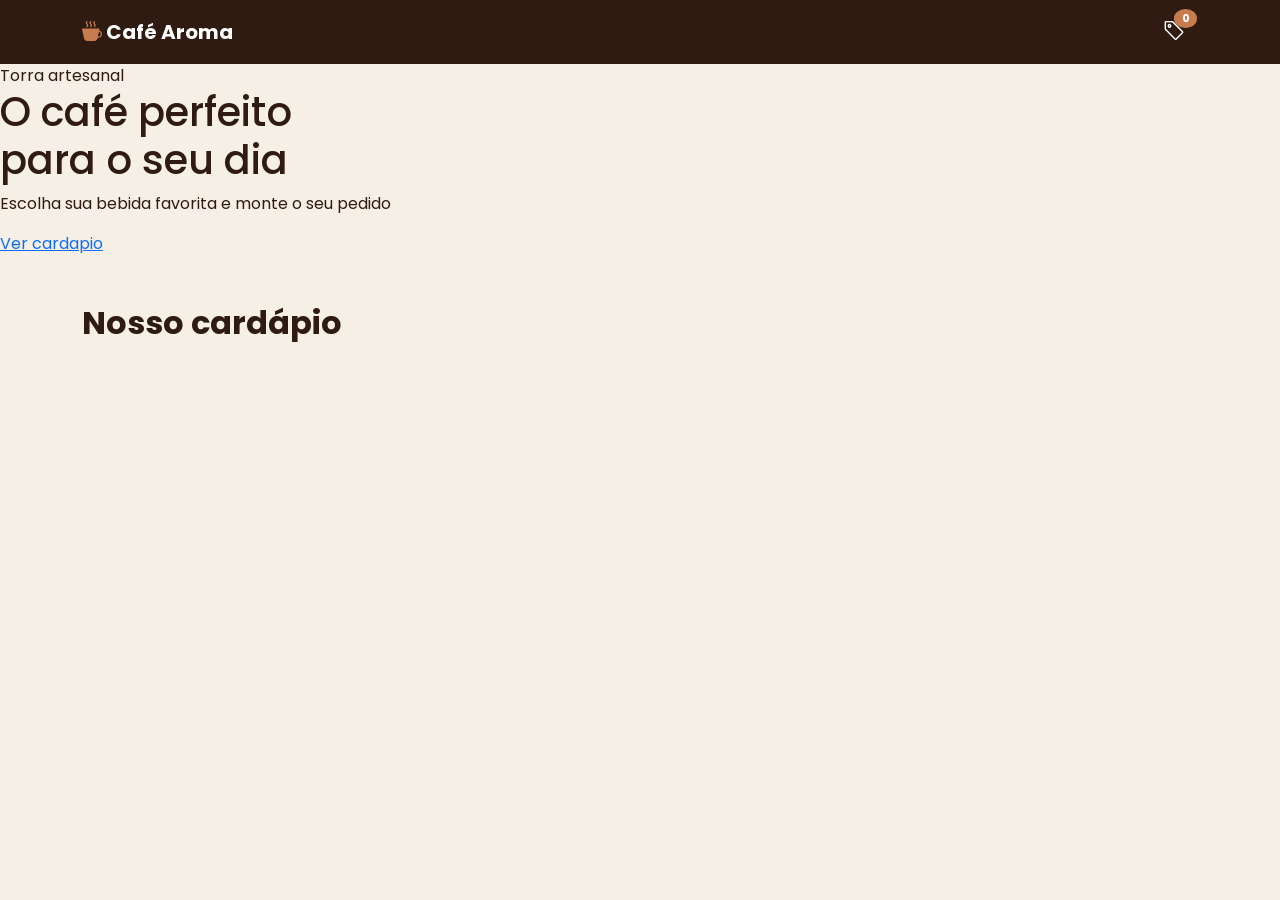
==== Project/Projeto-Café-Aroma/index.html @ bbfb2384 "feat: Projeto café aroma" ====
<!doctype html>
<html lang="en">

<head>
    <!-- Required meta tags -->
    <meta charset="utf-8">
    <meta name="viewport" content="width=device-width, initial-scale=1">

    <!-- Bootstrap CSS -->
    <link href="https://cdn.jsdelivr.net/npm/bootstrap@5.3.3/dist/css/bootstrap.min.css" rel="stylesheet">
    <link href="https://cdn.jsdelivr.net/npm/bootstrap-icons@1.11.3/font/bootstrap-icons.min.css" rel="stylesheet">
    <link href="https://fonts.googleapis.com/css2?family=Poppins:wght@400;500;600;700&display=swap" rel="stylesheet">

    <link rel="stylesheet" href="style.css">
    <title>Cafeteria Aroma</title>
</head>

<body>    
    <nav class="navbar stick-top">
        <div class="container">
            <a href="#" class="navbar-brand" id="#">
                <i class="bi bi-cup-hot-fill"></i> Café Aroma
            </a>
            <button class="btn btn-carrinho" data-bs-toggle="offcanvas"           data-bs-target="#carrinho">
                <i class="bi bi-tag"></i>
                <span id="contador" class="badge">0</span>
            </button>
        </div>
    </nav>




    <header>
        <div>
            <span class="tag">Torra artesanal</span>
            <h1>O café perfeito <br>para o seu dia</h1>
            <p>Escolha sua bebida favorita e monte o seu pedido</p>
            <a href="#cardapio" id="btn btn-cafe">Ver cardapio</a>
        </div>
    </header>

    <main id="cardapio" class="container py-5">
        <h2 class="titulo-secao">Nosso cardápio</h2>
        <div id="lista-produtos" class="row g-4">

            
        </div>

    </main>
    <!-- Optional JavaScript; choose one of the two! -->

    <!-- Option 1: Bootstrap Bundle with Popper -->
    <script src="https://cdn.jsdelivr.net/npm/bootstrap@5.0.2/dist/js/bootstrap.bundle.min.js"
        integrity="sha384-MrcW6ZMFYlzcLA8Nl+NtUVF0sA7MsXsP1UyJoMp4YLEuNSfAP+JcXn/tWtIaxVXM"
        crossorigin="anonymous"></script>

    <!-- Option 2: Separate Popper and Bootstrap JS -->
    <!--
    <script src="https://cdn.jsdelivr.net/npm/@popperjs/core@2.9.2/dist/umd/popper.min.js" integrity="sha384-IQsoLXl5PILFhosVNubq5LC7Qb9DXgDA9i+tQ8Zj3iwWAwPtgFTxbJ8NT4GN1R8p" crossorigin="anonymous"></script>
    <script src="https://cdn.jsdelivr.net/npm/bootstrap@5.0.2/dist/js/bootstrap.min.js" integrity="sha384-cVKIPhGWiC2Al4u+LWgxfKTRIcfu0JTxR+EQDz/bgldoEyl4H0zUF0QKbrJ0EcQF" crossorigin="anonymous"></script>
    -->
</body>

</html>
---- Project/Projeto-Café-Aroma/style.css ----
/* ===== CORES E FONTE ===== */
:root {
    --cafe-escuro: #2f1b12;
    --cafe: #c67c4e;
    --creme: #f5efe6;
    --branco: #ffffff;
}

body {
    font-family: "Poppins", sans-serif;
    background-color: var(--creme);
    color: var(--cafe-escuro);
}

/* ===== NAVBAR ===== */
.navbar {
    background-color: var(--cafe-escuro);
}

.navbar-brand {
    color: var(--branco) !important;
    font-weight: 700;
}

.navbar-brand i {
    color: var(--cafe);
}

.btn-carrinho {
    position: relative;
    color: var(--branco);
    font-size: 1.4rem;
}

.btn-carrinho .badge {
    position: absolute;
    top: 0;
    right: 0;
    background-color: var(--cafe);
    font-size: 0.7rem;
    border-radius: 50%;
}

/* ===== BANNER ===== */
.banner {
    padding: 90px 0;
    color: var(--branco);
    background: linear-gradient(rgba(47, 27, 18, 0.75), rgba(47, 27, 18, 0.75)),
        url("https://images.unsplash.com/photo-1442512595331-e89e73853f31?w=1600&q=80") center / cover;
}

.banner .tag {
    background-color: var(--cafe);
    padding: 4px 14px;
    border-radius: 20px;
    font-size: 0.85rem;
}

.banner h1 {
    font-size: 3rem;
    font-weight: 700;
    margin: 20px 0 10px;
}

/* ===== BOTÃO PADRÃO ===== */
.btn-cafe {
    background-color: var(--cafe);
    color: var(--branco);
    border-radius: 14px;
    padding: 10px 24px;
    font-weight: 600;
}

.btn-cafe:hover {
    background-color: #a8633a;
    color: var(--branco);
}

/* ===== CARDS DO CARDÁPIO ===== */
.titulo-secao {
    font-weight: 700;
    margin-bottom: 24px;
}

.card-cafe {
    background-color: var(--branco);
    border: none;
    border-radius: 20px;
    padding: 12px;
    cursor: pointer;
    transition: transform 0.2s, box-shadow 0.2s;
}

.card-cafe:hover {
    transform: translateY(-6px);
    box-shadow: 0 12px 24px rgba(47, 27, 18, 0.15);
}

.card-cafe img {
    height: 180px;
    object-fit: cover;
    border-radius: 16px;
}

.card-cafe .card-body {
    padding: 12px 4px 4px;
}

.preco {
    font-size: 1.2rem;
    font-weight: 700;
}

.btn-add {
    width: 36px;
    height: 36px;
    border: none;
    border-radius: 10px;
    background-color: var(--cafe);
    color: var(--branco);
    font-size: 1.2rem;
}

/* ===== MODAL ===== */
.modal-content {
    border: none;
    border-radius: 24px;
    overflow: hidden;
}

.modal-img {
    width: 100%;
    height: 260px;
    object-fit: cover;
}

.btn-fechar {
    position: absolute;
    top: 16px;
    right: 16px;
    background-color: var(--branco);
    border-radius: 50%;
    padding: 10px;
}

.modal-footer {
    border-top: none;
}

/* ===== QUANTIDADE (modal e carrinho) ===== */
.quantidade {
    display: flex;
    align-items: center;
    gap: 12px;
    font-weight: 600;
}

.btn-qtd {
    width: 32px;
    height: 32px;
    border: 1px solid #ddd;
    border-radius: 50%;
    background-color: var(--branco);
}

.btn-qtd:hover {
    background-color: var(--cafe);
    color: var(--branco);
}

/* ===== CARRINHO ===== */
.offcanvas {
    background-color: var(--creme);
}

.item-carrinho {
    display: flex;
    align-items: center;
    gap: 12px;
    background-color: var(--branco);
    border-radius: 16px;
    padding: 10px;
    margin-bottom: 12px;
}

.item-carrinho img {
    width: 60px;
    height: 60px;
    object-fit: cover;
    border-radius: 12px;
}

.carrinho-rodape {
    padding: 20px;
    background-color: var(--branco);
}

.aviso {
    font-size: 0.8rem;
    margin-bottom: 12px;
}
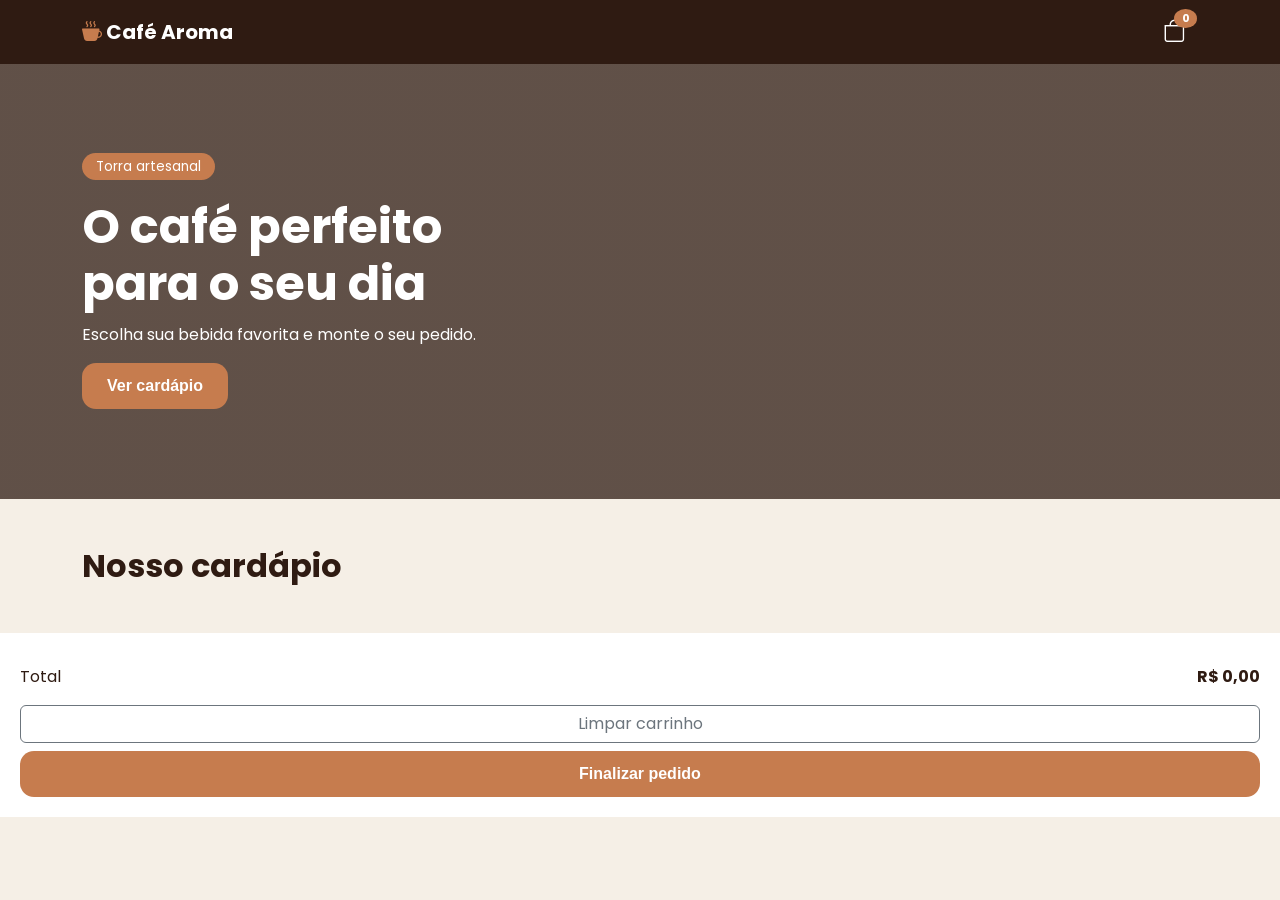
==== commit 1fa75f53: "feat: sincronização do projeto com o do professor" ====
--- a/Project/Projeto-Café-Aroma/index.html
+++ b/Project/Projeto-Café-Aroma/index.html
@@ -1,8 +1,7 @@
 <!doctype html>
-<html lang="en">
+<html lang="pt-br">
 
 <head>
-    <!-- Required meta tags -->
     <meta charset="utf-8">
     <meta name="viewport" content="width=device-width, initial-scale=1">
 
@@ -11,55 +10,96 @@
     <link href="https://cdn.jsdelivr.net/npm/bootstrap-icons@1.11.3/font/bootstrap-icons.min.css" rel="stylesheet">
     <link href="https://fonts.googleapis.com/css2?family=Poppins:wght@400;500;600;700&display=swap" rel="stylesheet">
 
+
     <link rel="stylesheet" href="style.css">
-    <title>Cafeteria Aroma</title>
+    <title>Café Aroma</title>
 </head>
 
-<body>    
-    <nav class="navbar stick-top">
+<body>
+
+    <nav class="navbar sticky-top">
         <div class="container">
-            <a href="#" class="navbar-brand" id="#">
+            <a href="#" class="navbar-brand">
                 <i class="bi bi-cup-hot-fill"></i> Café Aroma
             </a>
-            <button class="btn btn-carrinho" data-bs-toggle="offcanvas"           data-bs-target="#carrinho">
-                <i class="bi bi-tag"></i>
+            <button class="btn btn-carrinho">
+                <i class="bi bi-bag"></i>
                 <span id="contador" class="badge">0</span>
             </button>
         </div>
     </nav>
 
-
-
-
-    <header>
-        <div>
+    <header class="banner">
+        <div class="container">
             <span class="tag">Torra artesanal</span>
-            <h1>O café perfeito <br>para o seu dia</h1>
-            <p>Escolha sua bebida favorita e monte o seu pedido</p>
-            <a href="#cardapio" id="btn btn-cafe">Ver cardapio</a>
+            <h1>O café perfeito<br>para o seu dia</h1>
+            <p>Escolha sua bebida favorita e monte o seu pedido.</p>
+            <a href="#cardapio" class="btn btn-cafe">Ver cardápio</a>
         </div>
     </header>
 
-    <main id="cardapio" class="container py-5">
+    <main class="container py-5">
         <h2 class="titulo-secao">Nosso cardápio</h2>
         <div id="lista-produtos" class="row g-4">
+            <!--Aqui irá vir do JavaScript-->
+        </div>
+    </main>
 
-            
+    <div class="modal fade" id="modalProduto" tabindex="-1">
+        <div class="modal-dialog modal-dialog-centered">
+            <div class="modal-content">
+                <img id="modal-imagem" src="" alt="">
+                <button class="btn-close btn-fechar" data-bs-dismiss="modal"></button>
+
+                <div class="modal-body">
+                    <h3 id="modal-nome"></h3>
+                    <p id="modal-descricao"></p>
+
+                    <div class="d-flex justify-content-between align-items-center">
+                        <span id="modal-preco" class="preco"></span>
+                        <div class="quantidade">
+                            <button id="btn-menos" class="btn-qtd">-</button>
+                            <span id="modal-qtd">1</span>
+                            <button id="btn-mais" class="btn-qtd">+</button>
+                        </div>
+                    </div>
+
+                    <div class="modal-footer">
+                        <button class="btn btn-outline-danger">
+                            <i class="bi bi-trash"></i>
+                        </button>
+                        <button id="btn-adicionar" class="btn btn-cafe flex-grow-1">Adicionar ao carringo</button>
+                    </div>
+                </div>
+            </div>
+        </div>
+    </div>
+
+    <div class="offcanvas offcanvas-end" id="carrinho">
+        <div class="offcanvas-header">
+            <h5><i class="bi bi-bag"></i>Meu carrinho</h5>
+            <button class="btn-close" type="button" data-bs-dismiss="offcanvas"></button>
         </div>
 
-    </main>
-    <!-- Optional JavaScript; choose one of the two! -->
+        <div class="offcanvas-body">
+            <ul class="list-unstyled"></ul>
+        </div>
+    </div>
 
-    <!-- Option 1: Bootstrap Bundle with Popper -->
+    <div class="carrinho-rodape">
+        <p id="aviso-storage" class="aviso"></p>
+        <div class="d-flex justify-content-between mb-3">
+            <span>Total</span>
+            <strong id="total">R$ 0,00</strong>
+        </div>
+        <button id="btn-limpar" class="btn btn-outline-secondary w-100 mb-2">Limpar carrinho</button>
+        <button id="btn-finalizar" class="btn btn-cafe w-100">Finalizar pedido</button>
+    </div>
+
     <script src="https://cdn.jsdelivr.net/npm/bootstrap@5.0.2/dist/js/bootstrap.bundle.min.js"
         integrity="sha384-MrcW6ZMFYlzcLA8Nl+NtUVF0sA7MsXsP1UyJoMp4YLEuNSfAP+JcXn/tWtIaxVXM"
         crossorigin="anonymous"></script>
 
-    <!-- Option 2: Separate Popper and Bootstrap JS -->
-    <!--
-    <script src="https://cdn.jsdelivr.net/npm/@popperjs/core@2.9.2/dist/umd/popper.min.js" integrity="sha384-IQsoLXl5PILFhosVNubq5LC7Qb9DXgDA9i+tQ8Zj3iwWAwPtgFTxbJ8NT4GN1R8p" crossorigin="anonymous"></script>
-    <script src="https://cdn.jsdelivr.net/npm/bootstrap@5.0.2/dist/js/bootstrap.min.js" integrity="sha384-cVKIPhGWiC2Al4u+LWgxfKTRIcfu0JTxR+EQDz/bgldoEyl4H0zUF0QKbrJ0EcQF" crossorigin="anonymous"></script>
-    -->
 </body>
 
 </html>
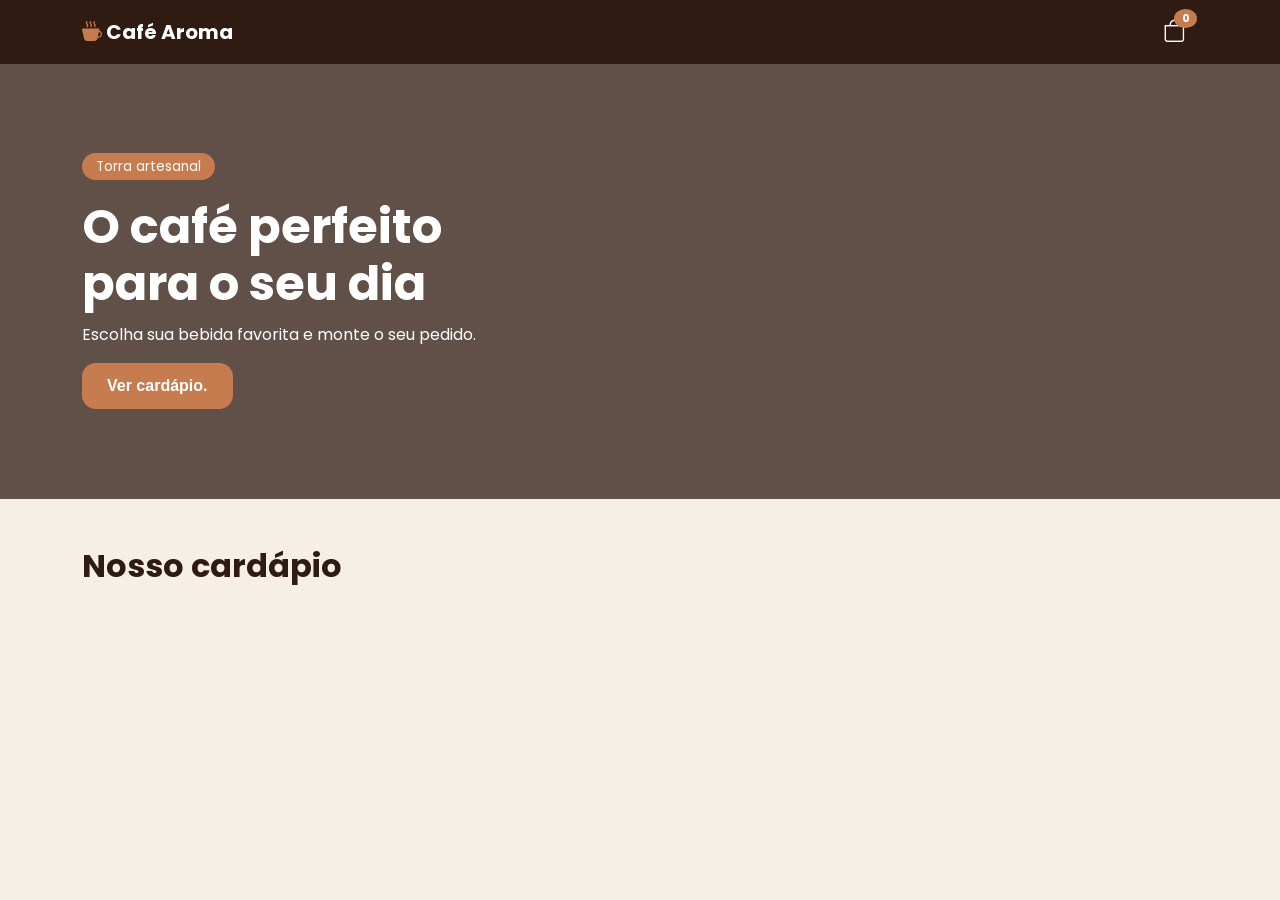
==== commit 65538806: "feat: clone do repositório professor" ====
--- a/Project/Projeto-Café-Aroma/index.html
+++ b/Project/Projeto-Café-Aroma/index.html
@@ -7,12 +7,15 @@
 
     <!-- Bootstrap CSS -->
     <link href="https://cdn.jsdelivr.net/npm/bootstrap@5.3.3/dist/css/bootstrap.min.css" rel="stylesheet">
+
     <link href="https://cdn.jsdelivr.net/npm/bootstrap-icons@1.11.3/font/bootstrap-icons.min.css" rel="stylesheet">
+
     <link href="https://fonts.googleapis.com/css2?family=Poppins:wght@400;500;600;700&display=swap" rel="stylesheet">
 
 
     <link rel="stylesheet" href="style.css">
-    <title>Café Aroma</title>
+
+    <title>Cafeteria Aroma</title>
 </head>
 
 <body>
@@ -22,7 +25,7 @@
             <a href="#" class="navbar-brand">
                 <i class="bi bi-cup-hot-fill"></i> Café Aroma
             </a>
-            <button class="btn btn-carrinho">
+            <button class="btn btn-carrinho" data-bs-toggle="offcanvas" data-bs-target="#carrinho">
                 <i class="bi bi-bag"></i>
                 <span id="contador" class="badge">0</span>
             </button>
@@ -34,26 +37,26 @@
             <span class="tag">Torra artesanal</span>
             <h1>O café perfeito<br>para o seu dia</h1>
             <p>Escolha sua bebida favorita e monte o seu pedido.</p>
-            <a href="#cardapio" class="btn btn-cafe">Ver cardápio</a>
+            <a href="#cardapio" class="btn btn-cafe">Ver cardápio.</a>
         </div>
     </header>
 
-    <main class="container py-5">
-        <h2 class="titulo-secao">Nosso cardápio</h2>
+    <main id="cardapio" class="container py-5">
+        <h2 class="titulo-secao">Nosso <span class="espaco">car</span>dápio</h2>
         <div id="lista-produtos" class="row g-4">
-            <!--Aqui irá vir do JavaScript-->
+
         </div>
     </main>
 
-    <div class="modal fade" id="modalProduto" tabindex="-1">
+    <div class="modal fade" id="modalProduto" tabindex="1">
         <div class="modal-dialog modal-dialog-centered">
             <div class="modal-content">
-                <img id="modal-imagem" src="" alt="">
-                <button class="btn-close btn-fechar" data-bs-dismiss="modal"></button>
+                <img id="modal-image" src="" alt="" class="modal-img">
+                <button type="button" class="btn-close btn-fechar"></button>
 
                 <div class="modal-body">
                     <h3 id="modal-nome"></h3>
-                    <p id="modal-descricao"></p>
+                    <p id="modal-descricao" class="text-muted"></p>
 
                     <div class="d-flex justify-content-between align-items-center">
                         <span id="modal-preco" class="preco"></span>
@@ -63,13 +66,13 @@
                             <button id="btn-mais" class="btn-qtd">+</button>
                         </div>
                     </div>
+                </div>
 
-                    <div class="modal-footer">
-                        <button class="btn btn-outline-danger">
-                            <i class="bi bi-trash"></i>
-                        </button>
-                        <button id="btn-adicionar" class="btn btn-cafe flex-grow-1">Adicionar ao carringo</button>
-                    </div>
+                <div class="modal-footer">
+                    <button id="btn-remover" class="btn btn-outline-danger">
+                        <i class="bi bi-trash"></i>
+                    </button>
+                    <button id="btn-adicionar" class="btn btn-cafe flex-grow-1">Adicionar ao carrinho</button>
                 </div>
             </div>
         </div>
@@ -77,29 +80,30 @@
 
     <div class="offcanvas offcanvas-end" id="carrinho">
         <div class="offcanvas-header">
-            <h5><i class="bi bi-bag"></i>Meu carrinho</h5>
-            <button class="btn-close" type="button" data-bs-dismiss="offcanvas"></button>
+            <h5><i class="bi bi-bag"> Meu Carrinho</i></h5>
+            <button type="button" class="btn-close" data-bs-dismiss="offcanvas"></button>
         </div>
 
         <div class="offcanvas-body">
-            <ul class="list-unstyled"></ul>
+            <ul id="itens-carrinho" class="list-unstyled"></ul>
+        </div>
+
+        <div class="carrinho-rodape">
+            <p id="aviso-storage" class="aviso"></p>
+            <div class="d-flex justify-content-between mb-3">
+                <span>Total</span>
+                <strong id="total">R$ 0,00</strong>
+            </div>
+            <button id="btn-limpar" class="btn btn-outline-secondary w-100 mb-2">Limpar carrinho</button>
+            <button id="btn-finalizar" class="btn btn-cafe w-100">Finalizar pedido</button>
         </div>
     </div>
 
-    <div class="carrinho-rodape">
-        <p id="aviso-storage" class="aviso"></p>
-        <div class="d-flex justify-content-between mb-3">
-            <span>Total</span>
-            <strong id="total">R$ 0,00</strong>
-        </div>
-        <button id="btn-limpar" class="btn btn-outline-secondary w-100 mb-2">Limpar carrinho</button>
-        <button id="btn-finalizar" class="btn btn-cafe w-100">Finalizar pedido</button>
-    </div>
+    <!-- Bootstrap JS -->
+    <script src="https://cdn.jsdelivr.net/npm/bootstrap@5.3.3/dist/js/bootstrap.bundle.min.js"></script>
 
-    <script src="https://cdn.jsdelivr.net/npm/bootstrap@5.0.2/dist/js/bootstrap.bundle.min.js"
-        integrity="sha384-MrcW6ZMFYlzcLA8Nl+NtUVF0sA7MsXsP1UyJoMp4YLEuNSfAP+JcXn/tWtIaxVXM"
-        crossorigin="anonymous"></script>
-
+    <!-- Seu JavaScript -->
+    <script src="app.js"></script>
 </body>
 
 </html>
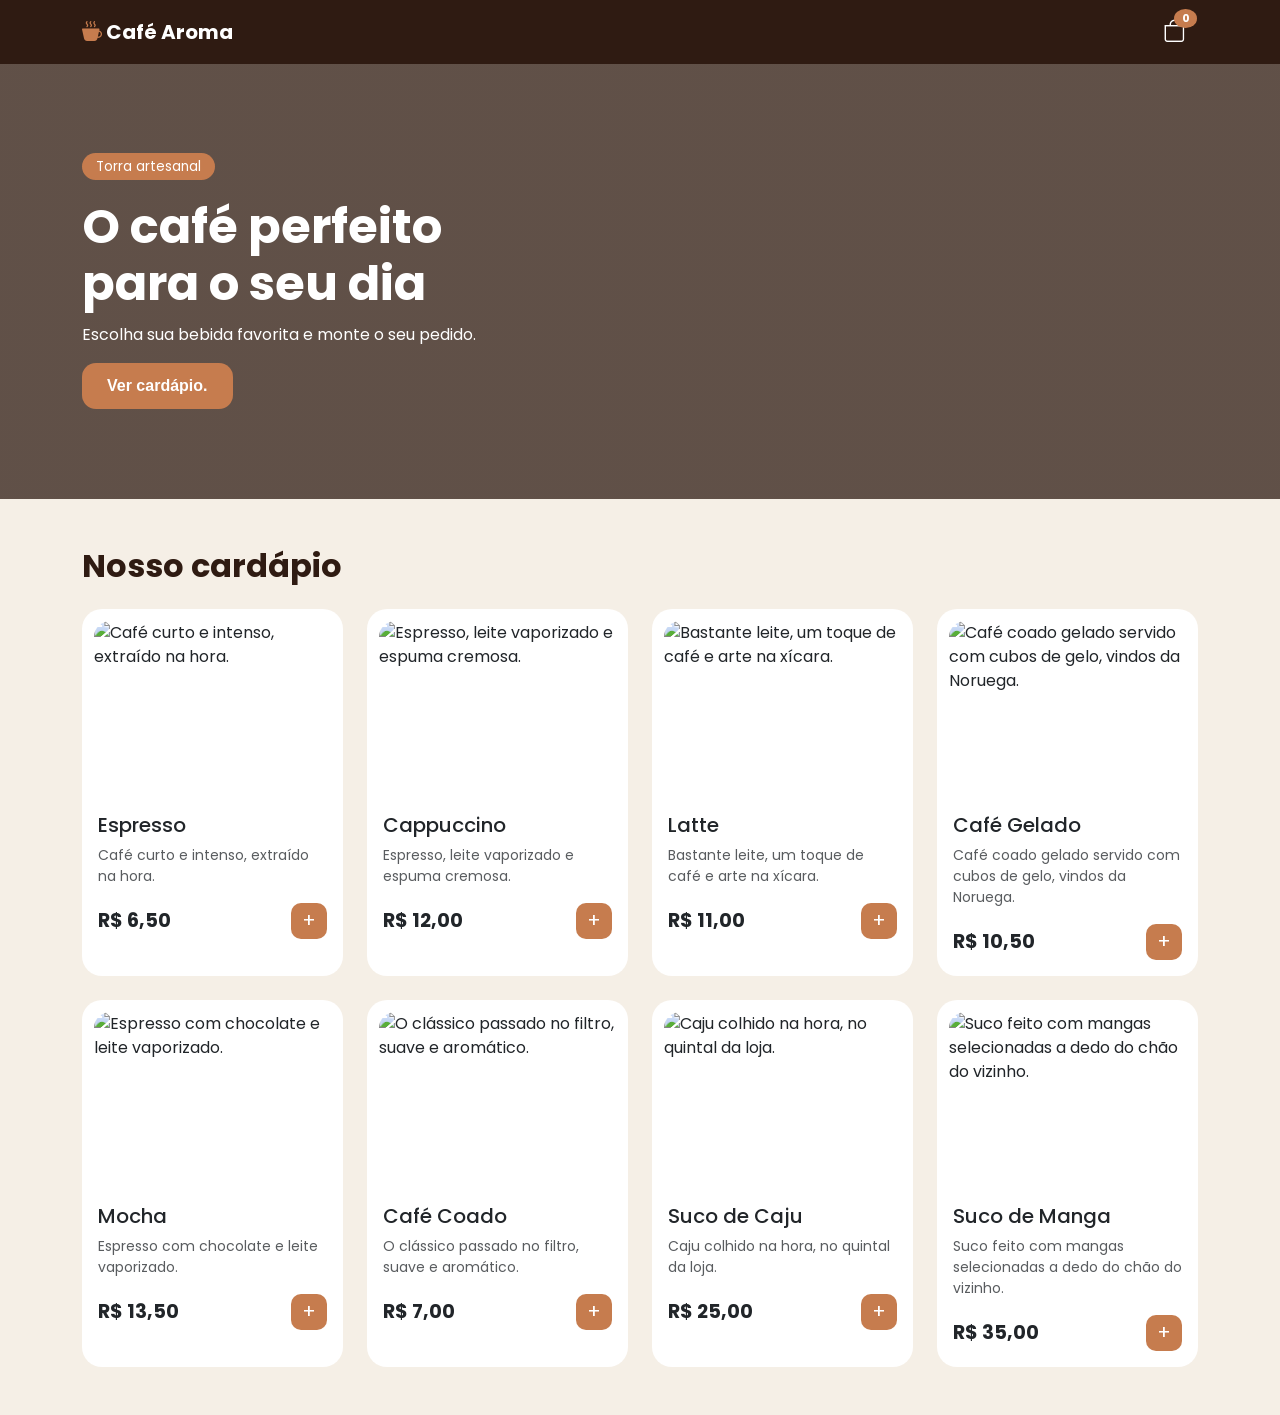
==== commit 11771cf8: "feat: clone do repositório professor" ====
--- a/Project/Projeto-Café-Aroma/index.html
+++ b/Project/Projeto-Café-Aroma/index.html
@@ -1,109 +1,109 @@
-<!doctype html>
-<html lang="pt-br">
-
-<head>
-    <meta charset="utf-8">
-    <meta name="viewport" content="width=device-width, initial-scale=1">
-
-    <!-- Bootstrap CSS -->
-    <link href="https://cdn.jsdelivr.net/npm/bootstrap@5.3.3/dist/css/bootstrap.min.css" rel="stylesheet">
-
-    <link href="https://cdn.jsdelivr.net/npm/bootstrap-icons@1.11.3/font/bootstrap-icons.min.css" rel="stylesheet">
-
-    <link href="https://fonts.googleapis.com/css2?family=Poppins:wght@400;500;600;700&display=swap" rel="stylesheet">
-
-
-    <link rel="stylesheet" href="style.css">
-
-    <title>Cafeteria Aroma</title>
-</head>
-
-<body>
-
-    <nav class="navbar sticky-top">
-        <div class="container">
-            <a href="#" class="navbar-brand">
-                <i class="bi bi-cup-hot-fill"></i> Café Aroma
-            </a>
-            <button class="btn btn-carrinho" data-bs-toggle="offcanvas" data-bs-target="#carrinho">
-                <i class="bi bi-bag"></i>
-                <span id="contador" class="badge">0</span>
-            </button>
-        </div>
-    </nav>
-
-    <header class="banner">
-        <div class="container">
-            <span class="tag">Torra artesanal</span>
-            <h1>O café perfeito<br>para o seu dia</h1>
-            <p>Escolha sua bebida favorita e monte o seu pedido.</p>
-            <a href="#cardapio" class="btn btn-cafe">Ver cardápio.</a>
-        </div>
-    </header>
-
-    <main id="cardapio" class="container py-5">
-        <h2 class="titulo-secao">Nosso <span class="espaco">car</span>dápio</h2>
-        <div id="lista-produtos" class="row g-4">
-
-        </div>
-    </main>
-
-    <div class="modal fade" id="modalProduto" tabindex="1">
-        <div class="modal-dialog modal-dialog-centered">
-            <div class="modal-content">
-                <img id="modal-image" src="" alt="" class="modal-img">
-                <button type="button" class="btn-close btn-fechar"></button>
-
-                <div class="modal-body">
-                    <h3 id="modal-nome"></h3>
-                    <p id="modal-descricao" class="text-muted"></p>
-
-                    <div class="d-flex justify-content-between align-items-center">
-                        <span id="modal-preco" class="preco"></span>
-                        <div class="quantidade">
-                            <button id="btn-menos" class="btn-qtd">-</button>
-                            <span id="modal-qtd">1</span>
-                            <button id="btn-mais" class="btn-qtd">+</button>
-                        </div>
-                    </div>
-                </div>
-
-                <div class="modal-footer">
-                    <button id="btn-remover" class="btn btn-outline-danger">
-                        <i class="bi bi-trash"></i>
-                    </button>
-                    <button id="btn-adicionar" class="btn btn-cafe flex-grow-1">Adicionar ao carrinho</button>
-                </div>
-            </div>
-        </div>
-    </div>
-
-    <div class="offcanvas offcanvas-end" id="carrinho">
-        <div class="offcanvas-header">
-            <h5><i class="bi bi-bag"> Meu Carrinho</i></h5>
-            <button type="button" class="btn-close" data-bs-dismiss="offcanvas"></button>
-        </div>
-
-        <div class="offcanvas-body">
-            <ul id="itens-carrinho" class="list-unstyled"></ul>
-        </div>
-
-        <div class="carrinho-rodape">
-            <p id="aviso-storage" class="aviso"></p>
-            <div class="d-flex justify-content-between mb-3">
-                <span>Total</span>
-                <strong id="total">R$ 0,00</strong>
-            </div>
-            <button id="btn-limpar" class="btn btn-outline-secondary w-100 mb-2">Limpar carrinho</button>
-            <button id="btn-finalizar" class="btn btn-cafe w-100">Finalizar pedido</button>
-        </div>
-    </div>
-
-    <!-- Bootstrap JS -->
-    <script src="https://cdn.jsdelivr.net/npm/bootstrap@5.3.3/dist/js/bootstrap.bundle.min.js"></script>
-
-    <!-- Seu JavaScript -->
-    <script src="app.js"></script>
-</body>
-
+<!doctype html>
+<html lang="pt-br">
+
+<head>
+    <meta charset="utf-8">
+    <meta name="viewport" content="width=device-width, initial-scale=1">
+
+    <!-- Bootstrap CSS -->
+    <link href="https://cdn.jsdelivr.net/npm/bootstrap@5.3.3/dist/css/bootstrap.min.css" rel="stylesheet">
+
+    <link href="https://cdn.jsdelivr.net/npm/bootstrap-icons@1.11.3/font/bootstrap-icons.min.css" rel="stylesheet">
+
+    <link href="https://fonts.googleapis.com/css2?family=Poppins:wght@400;500;600;700&display=swap" rel="stylesheet">
+
+
+    <link rel="stylesheet" href="style.css">
+
+    <title>Cafeteria Aroma</title>
+</head>
+
+<body>
+
+    <nav class="navbar sticky-top">
+        <div class="container">
+            <a href="#" class="navbar-brand">
+                <i class="bi bi-cup-hot-fill"></i> Café Aroma
+            </a>
+            <button class="btn btn-carrinho" data-bs-toggle="offcanvas" data-bs-target="#carrinho">
+                <i class="bi bi-bag"></i>
+                <span id="contador" class="badge">0</span>
+            </button>
+        </div>
+    </nav>
+
+    <header class="banner">
+        <div class="container">
+            <span class="tag">Torra artesanal</span>
+            <h1>O café perfeito<br>para o seu dia</h1>
+            <p>Escolha sua bebida favorita e monte o seu pedido.</p>
+            <a href="#cardapio" class="btn btn-cafe">Ver cardápio.</a>
+        </div>
+    </header>
+
+    <main id="cardapio" class="container py-5">
+        <h2 class="titulo-secao">Nosso <span class="espaco">car</span>dápio</h2>
+        <div id="lista-produtos" class="row g-4">
+
+        </div>
+    </main>
+
+    <div class="modal fade" id="modalProduto" tabindex="1">
+        <div class="modal-dialog modal-dialog-centered">
+            <div class="modal-content">
+                <img id="modal-imagem" src="" alt="" Cannotclass="modal-img">
+                <button type="button" class="btn-close btn-fechar"></button>
+
+                <div class="modal-body">
+                    <h3 id="modal-nome"></h3>
+                    <p id="modal-descricao" class="text-muted"></p>
+
+                    <div class="d-flex justify-content-between align-items-center">
+                        <span id="modal-preco" class="preco"></span>
+                        <div class="quantidade">
+                            <button id="btn-menos" class="btn-qtd">-</button>
+                            <span id="modal-qtd">1</span>
+                            <button id="btn-mais" class="btn-qtd">+</button>
+                        </div>
+                    </div>
+                </div>
+
+                <div class="modal-footer">
+                    <button id="btn-remover" class="btn btn-outline-danger">
+                        <i class="bi bi-trash"></i>
+                    </button>
+                    <button id="btn-adicionar" class="btn btn-cafe flex-grow-1">Adicionar ao carrinho</button>
+                </div>
+            </div>
+        </div>
+    </div>
+
+    <div class="offcanvas offcanvas-end" id="carrinho">
+        <div class="offcanvas-header">
+            <h5><i class="bi bi-bag"> Meu Carrinho</i></h5>
+            <button type="button" class="btn-close" data-bs-dismiss="offcanvas"></button>
+        </div>
+
+        <div class="offcanvas-body">
+            <ul id="itens-carrinho" class="list-unstyled"></ul>
+        </div>
+
+        <div class="carrinho-rodape">
+            <p id="aviso-storage" class="aviso"></p>
+            <div class="d-flex justify-content-between mb-3">
+                <span>Total</span>
+                <strong id="total">R$ 0,00</strong>
+            </div>
+            <button id="btn-limpar" class="btn btn-outline-secondary w-100 mb-2">Limpar carrinho</button>
+            <button id="btn-finalizar" class="btn btn-cafe w-100">Finalizar pedido</button>
+        </div>
+    </div>
+
+    <!-- Bootstrap JS -->
+    <script src="https://cdn.jsdelivr.net/npm/bootstrap@5.3.3/dist/js/bootstrap.bundle.min.js"></script>
+
+    <!-- Seu JavaScript -->
+    <script src="app.js"></script>
+</body>
+
 </html>
--- a/Project/Projeto-Café-Aroma/style.css
+++ b/Project/Projeto-Café-Aroma/style.css
@@ -1,201 +1,201 @@
-/* ===== CORES E FONTE ===== */
-:root {
-    --cafe-escuro: #2f1b12;
-    --cafe: #c67c4e;
-    --creme: #f5efe6;
-    --branco: #ffffff;
-}
-
-body {
-    font-family: "Poppins", sans-serif;
-    background-color: var(--creme);
-    color: var(--cafe-escuro);
-}
-
-/* ===== NAVBAR ===== */
-.navbar {
-    background-color: var(--cafe-escuro);
-}
-
-.navbar-brand {
-    color: var(--branco) !important;
-    font-weight: 700;
-}
-
-.navbar-brand i {
-    color: var(--cafe);
-}
-
-.btn-carrinho {
-    position: relative;
-    color: var(--branco);
-    font-size: 1.4rem;
-}
-
-.btn-carrinho .badge {
-    position: absolute;
-    top: 0;
-    right: 0;
-    background-color: var(--cafe);
-    font-size: 0.7rem;
-    border-radius: 50%;
-}
-
-/* ===== BANNER ===== */
-.banner {
-    padding: 90px 0;
-    color: var(--branco);
-    background: linear-gradient(rgba(47, 27, 18, 0.75), rgba(47, 27, 18, 0.75)),
-        url("https://images.unsplash.com/photo-1442512595331-e89e73853f31?w=1600&q=80") center / cover;
-}
-
-.banner .tag {
-    background-color: var(--cafe);
-    padding: 4px 14px;
-    border-radius: 20px;
-    font-size: 0.85rem;
-}
-
-.banner h1 {
-    font-size: 3rem;
-    font-weight: 700;
-    margin: 20px 0 10px;
-}
-
-/* ===== BOTÃO PADRÃO ===== */
-.btn-cafe {
-    background-color: var(--cafe);
-    color: var(--branco);
-    border-radius: 14px;
-    padding: 10px 24px;
-    font-weight: 600;
-}
-
-.btn-cafe:hover {
-    background-color: #a8633a;
-    color: var(--branco);
-}
-
-/* ===== CARDS DO CARDÁPIO ===== */
-.titulo-secao {
-    font-weight: 700;
-    margin-bottom: 24px;
-}
-
-.card-cafe {
-    background-color: var(--branco);
-    border: none;
-    border-radius: 20px;
-    padding: 12px;
-    cursor: pointer;
-    transition: transform 0.2s, box-shadow 0.2s;
-}
-
-.card-cafe:hover {
-    transform: translateY(-6px);
-    box-shadow: 0 12px 24px rgba(47, 27, 18, 0.15);
-}
-
-.card-cafe img {
-    height: 180px;
-    object-fit: cover;
-    border-radius: 16px;
-}
-
-.card-cafe .card-body {
-    padding: 12px 4px 4px;
-}
-
-.preco {
-    font-size: 1.2rem;
-    font-weight: 700;
-}
-
-.btn-add {
-    width: 36px;
-    height: 36px;
-    border: none;
-    border-radius: 10px;
-    background-color: var(--cafe);
-    color: var(--branco);
-    font-size: 1.2rem;
-}
-
-/* ===== MODAL ===== */
-.modal-content {
-    border: none;
-    border-radius: 24px;
-    overflow: hidden;
-}
-
-.modal-img {
-    width: 100%;
-    height: 260px;
-    object-fit: cover;
-}
-
-.btn-fechar {
-    position: absolute;
-    top: 16px;
-    right: 16px;
-    background-color: var(--branco);
-    border-radius: 50%;
-    padding: 10px;
-}
-
-.modal-footer {
-    border-top: none;
-}
-
-/* ===== QUANTIDADE (modal e carrinho) ===== */
-.quantidade {
-    display: flex;
-    align-items: center;
-    gap: 12px;
-    font-weight: 600;
-}
-
-.btn-qtd {
-    width: 32px;
-    height: 32px;
-    border: 1px solid #ddd;
-    border-radius: 50%;
-    background-color: var(--branco);
-}
-
-.btn-qtd:hover {
-    background-color: var(--cafe);
-    color: var(--branco);
-}
-
-/* ===== CARRINHO ===== */
-.offcanvas {
-    background-color: var(--creme);
-}
-
-.item-carrinho {
-    display: flex;
-    align-items: center;
-    gap: 12px;
-    background-color: var(--branco);
-    border-radius: 16px;
-    padding: 10px;
-    margin-bottom: 12px;
-}
-
-.item-carrinho img {
-    width: 60px;
-    height: 60px;
-    object-fit: cover;
-    border-radius: 12px;
-}
-
-.carrinho-rodape {
-    padding: 20px;
-    background-color: var(--branco);
-}
-
-.aviso {
-    font-size: 0.8rem;
-    margin-bottom: 12px;
+/* ===== CORES E FONTE ===== */
+:root {
+    --cafe-escuro: #2f1b12;
+    --cafe: #c67c4e;
+    --creme: #f5efe6;
+    --branco: #ffffff;
+}
+
+body {
+    font-family: "Poppins", sans-serif;
+    background-color: var(--creme);
+    color: var(--cafe-escuro);
+}
+
+/* ===== NAVBAR ===== */
+.navbar {
+    background-color: var(--cafe-escuro);
+}
+
+.navbar-brand {
+    color: var(--branco) !important;
+    font-weight: 700;
+}
+
+.navbar-brand i {
+    color: var(--cafe);
+}
+
+.btn-carrinho {
+    position: relative;
+    color: var(--branco);
+    font-size: 1.4rem;
+}
+
+.btn-carrinho .badge {
+    position: absolute;
+    top: 0;
+    right: 0;
+    background-color: var(--cafe);
+    font-size: 0.7rem;
+    border-radius: 50%;
+}
+
+/* ===== BANNER ===== */
+.banner {
+    padding: 90px 0;
+    color: var(--branco);
+    background: linear-gradient(rgba(47, 27, 18, 0.75), rgba(47, 27, 18, 0.75)),
+        url("https://images.unsplash.com/photo-1442512595331-e89e73853f31?w=1600&q=80") center / cover;
+}
+
+.banner .tag {
+    background-color: var(--cafe);
+    padding: 4px 14px;
+    border-radius: 20px;
+    font-size: 0.85rem;
+}
+
+.banner h1 {
+    font-size: 3rem;
+    font-weight: 700;
+    margin: 20px 0 10px;
+}
+
+/* ===== BOTÃO PADRÃO ===== */
+.btn-cafe {
+    background-color: var(--cafe);
+    color: var(--branco);
+    border-radius: 14px;
+    padding: 10px 24px;
+    font-weight: 600;
+}
+
+.btn-cafe:hover {
+    background-color: #a8633a;
+    color: var(--branco);
+}
+
+/* ===== CARDS DO CARDÁPIO ===== */
+.titulo-secao {
+    font-weight: 700;
+    margin-bottom: 24px;
+}
+
+.card-cafe {
+    background-color: var(--branco);
+    border: none;
+    border-radius: 20px;
+    padding: 12px;
+    cursor: pointer;
+    transition: transform 0.2s, box-shadow 0.2s;
+}
+
+.card-cafe:hover {
+    transform: translateY(-6px);
+    box-shadow: 0 12px 24px rgba(47, 27, 18, 0.15);
+}
+
+.card-cafe img {
+    height: 180px;
+    object-fit: cover;
+    border-radius: 16px;
+}
+
+.card-cafe .card-body {
+    padding: 12px 4px 4px;
+}
+
+.preco {
+    font-size: 1.2rem;
+    font-weight: 700;
+}
+
+.btn-add {
+    width: 36px;
+    height: 36px;
+    border: none;
+    border-radius: 10px;
+    background-color: var(--cafe);
+    color: var(--branco);
+    font-size: 1.2rem;
+}
+
+/* ===== MODAL ===== */
+.modal-content {
+    border: none;
+    border-radius: 24px;
+    overflow: hidden;
+}
+
+.modal-img {
+    width: 100%;
+    height: 260px;
+    object-fit: cover;
+}
+
+.btn-fechar {
+    position: absolute;
+    top: 16px;
+    right: 16px;
+    background-color: var(--branco);
+    border-radius: 50%;
+    padding: 10px;
+}
+
+.modal-footer {
+    border-top: none;
+}
+
+/* ===== QUANTIDADE (modal e carrinho) ===== */
+.quantidade {
+    display: flex;
+    align-items: center;
+    gap: 12px;
+    font-weight: 600;
+}
+
+.btn-qtd {
+    width: 32px;
+    height: 32px;
+    border: 1px solid #ddd;
+    border-radius: 50%;
+    background-color: var(--branco);
+}
+
+.btn-qtd:hover {
+    background-color: var(--cafe);
+    color: var(--branco);
+}
+
+/* ===== CARRINHO ===== */
+.offcanvas {
+    background-color: var(--creme);
+}
+
+.item-carrinho {
+    display: flex;
+    align-items: center;
+    gap: 12px;
+    background-color: var(--branco);
+    border-radius: 16px;
+    padding: 10px;
+    margin-bottom: 12px;
+}
+
+.item-carrinho img {
+    width: 60px;
+    height: 60px;
+    object-fit: cover;
+    border-radius: 12px;
+}
+
+.carrinho-rodape {
+    padding: 20px;
+    background-color: var(--branco);
+}
+
+.aviso {
+    font-size: 0.8rem;
+    margin-bottom: 12px;
 }
